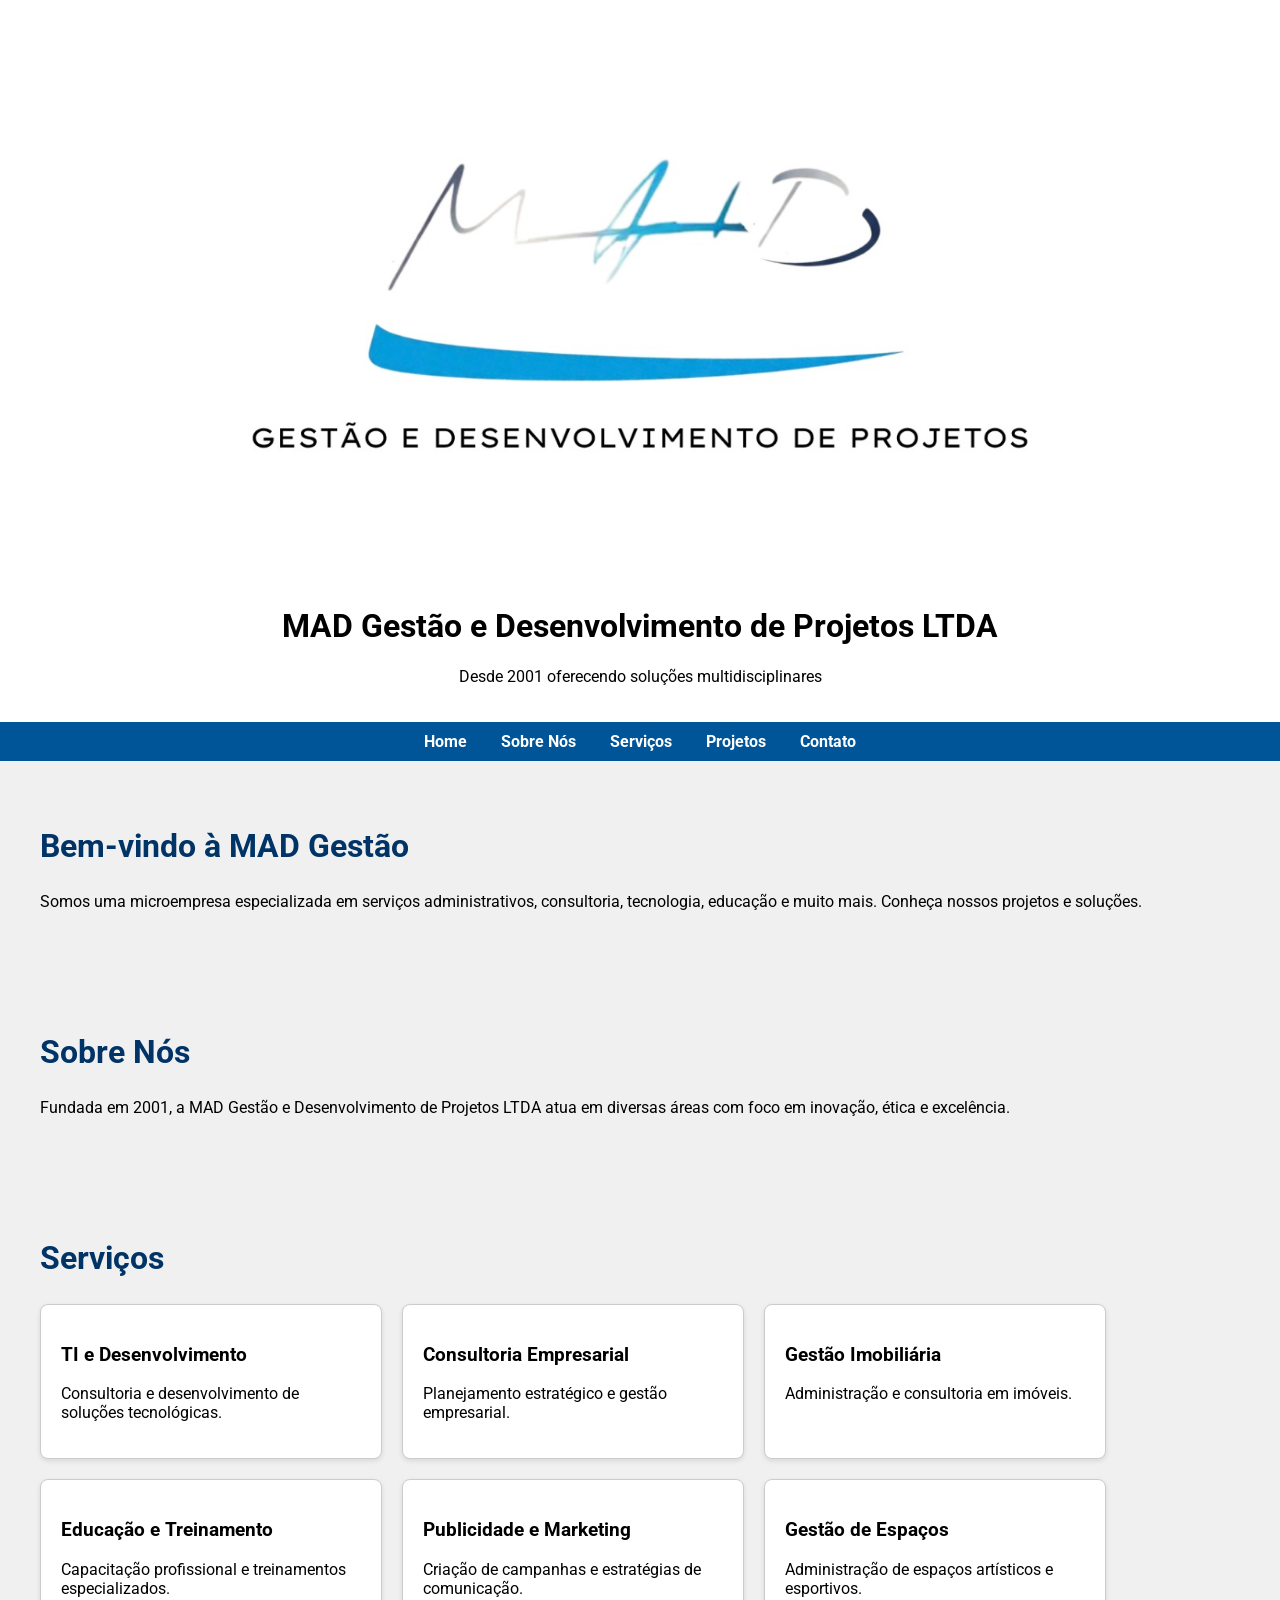
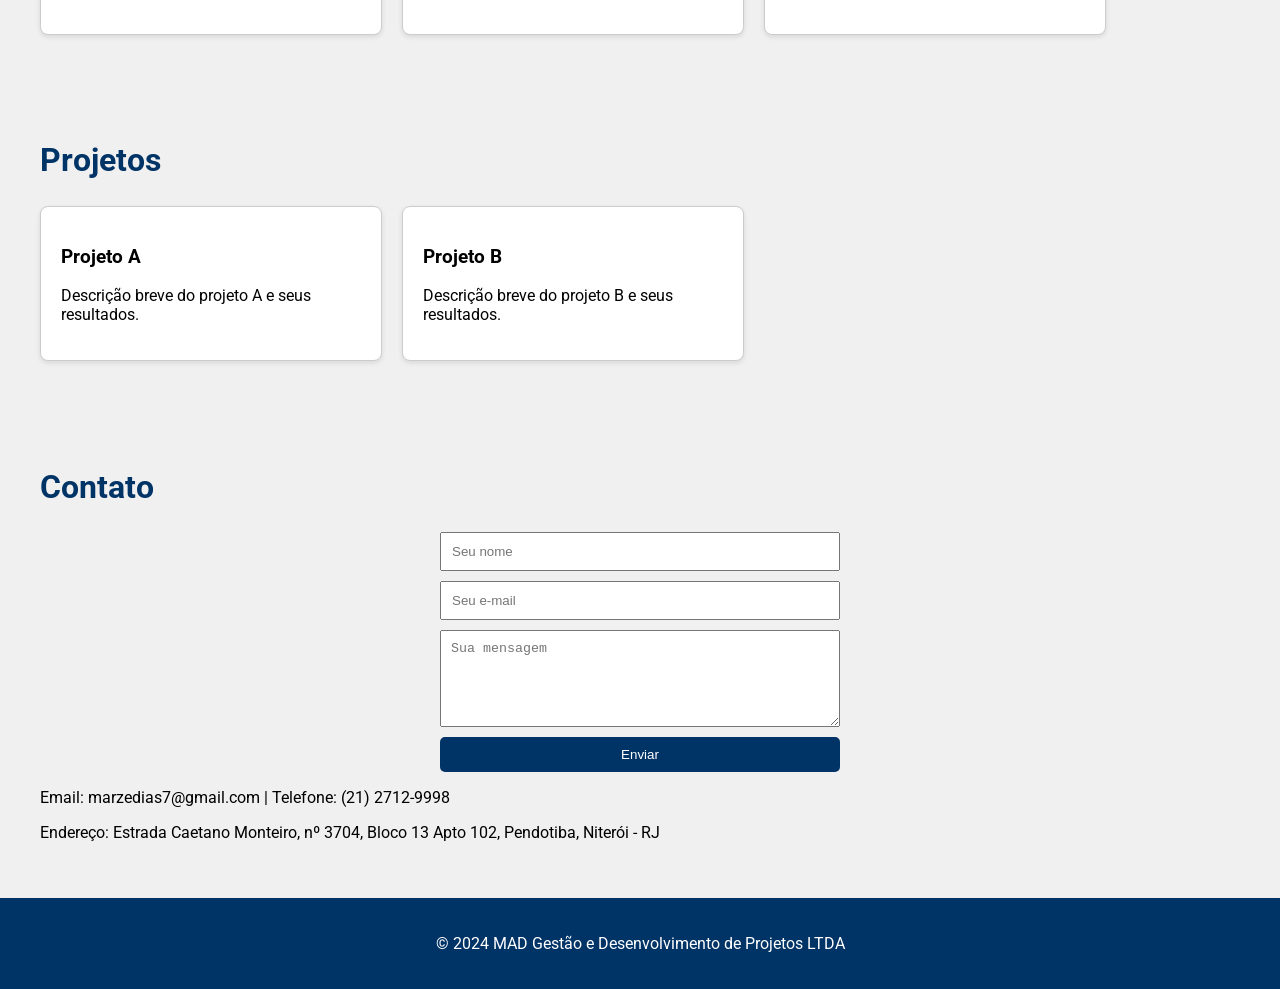
==== index.html @ dd7c39c8 "repositório" ====
<!DOCTYPE html>
<html lang="pt-br">
<head>
    <meta charset="UTF-8">
    <title>MAD Gestão e Desenvolvimento de Projetos</title>
    <link rel="stylesheet" href="style.css">
    <link href="https://fonts.googleapis.com/css2?family=Roboto:wght@400;500;700&display=swap" rel="stylesheet"> <!-- Fonte -->
</head>
<body>

<header>
    <img src="logo.jpg" alt="Logo MAD" class="logo"> <!-- Adicione seu logo aqui -->
    <h1>MAD Gestão e Desenvolvimento de Projetos LTDA</h1>
    <p>Desde 2001 oferecendo soluções multidisciplinares</p>
</header>

<nav>
    <a href="#home">Home</a>
    <a href="#sobre">Sobre Nós</a>
    <a href="#servicos">Serviços</a>
    <a href="#projetos">Projetos</a>
    <a href="#contato">Contato</a>
</nav>

<section id="home">
    <h2>Bem-vindo à MAD Gestão</h2>
    <p>Somos uma microempresa especializada em serviços administrativos, consultoria, tecnologia, educação e muito mais. Conheça nossos projetos e soluções.</p>
</section>

<section id="sobre">
    <h2>Sobre Nós</h2>
    <p>Fundada em 2001, a MAD Gestão e Desenvolvimento de Projetos LTDA atua em diversas áreas com foco em inovação, ética e excelência.</p>
</section>

<section id="servicos">
    <h2>Serviços</h2>
    <div class="servicos">
        <div class="card"><h3>TI e Desenvolvimento</h3><p>Consultoria e desenvolvimento de soluções tecnológicas.</p></div>
        <div class="card"><h3>Consultoria Empresarial</h3><p>Planejamento estratégico e gestão empresarial.</p></div>
        <div class="card"><h3>Gestão Imobiliária</h3><p>Administração e consultoria em imóveis.</p></div>
        <div class="card"><h3>Educação e Treinamento</h3><p>Capacitação profissional e treinamentos especializados.</p></div>
        <div class="card"><h3>Publicidade e Marketing</h3><p>Criação de campanhas e estratégias de comunicação.</p></div>
        <div class="card"><h3>Gestão de Espaços</h3><p>Administração de espaços artísticos e esportivos.</p></div>
    </div>
</section>

<section id="projetos">
    <h2>Projetos</h2>
    <div class="projetos">
        <div class="card"><h3>Projeto A</h3><p>Descrição breve do projeto A e seus resultados.</p></div>
        <div class="card"><h3>Projeto B</h3><p>Descrição breve do projeto B e seus resultados.</p></div>
    </div>
</section>

<section id="contato">
    <h2>Contato</h2>
    <form>
        <input type="text" placeholder="Seu nome" required>
        <input type="email" placeholder="Seu e-mail" required>
        <textarea placeholder="Sua mensagem" rows="5" required></textarea>
        <button type="submit">Enviar</button>
    </form>
    <p>Email: marzedias7@gmail.com | Telefone: (21) 2712-9998</p>
    <p>Endereço: Estrada Caetano Monteiro, nº 3704, Bloco 13 Apto 102, Pendotiba, Niterói - RJ</p>
</section>

<footer>
    <p>&copy; 2024 MAD Gestão e Desenvolvimento de Projetos LTDA</p>
</footer>

<script src="script.js"></script>
</body>
</html>
---- style.css ----
body {
    font-family: 'Roboto', sans-serif; /* Fonte atualizada */
    margin: 0;
    padding: 0;
    background-color: #f0f0f0; /* Cor de fundo */
}

header {
    background-color: #ffffff; /* Cor de fundo do cabeçalho */
    text-align: center;
    padding: 20px;
    box-shadow: 0 2px 5px rgba(0, 0, 0, 0.1); /* Sombra */
}

header .logo {
    max-width: 1000px; /* Ajuste o tamanho do logo */
}

nav {
    background-color: #005599;
    padding: 10px;
    text-align: center;
}

nav a {
    color: white;
    margin: 0 15px;
    text-decoration: none;
    font-weight: bold;
}

section {
    padding: 40px;
}

h2 {
    color: #003366;
    font-size: 2em; /* Tamanho da fonte */
}

.servicos, .projetos {
    display: flex;
    flex-wrap: wrap;
    gap: 20px;
}

.card {
    border: 1px solid #ccc;
    padding: 20px;
    width: 300px;
    background-color: white; /* Cor dos cards */
    border-radius: 8px; /* Bordas arredondadas */
    box-shadow: 0 2px 5px rgba(0, 0, 0, 0.1); /* Sombra */
}

form {
    display: flex;
    flex-direction: column;
    max-width: 400px;
    margin: auto;
}

input, textarea {
    margin-bottom: 10px;
    padding: 10px;
}

button {
    padding: 10px;
    background-color: #003366;
    color: white;
    border: none;
    border-radius: 5px; /* Bordas arredondadas */
    cursor: pointer;
}

footer {
    background-color: #003366;
    color: white;
    text-align: center;
    padding: 20px;
}
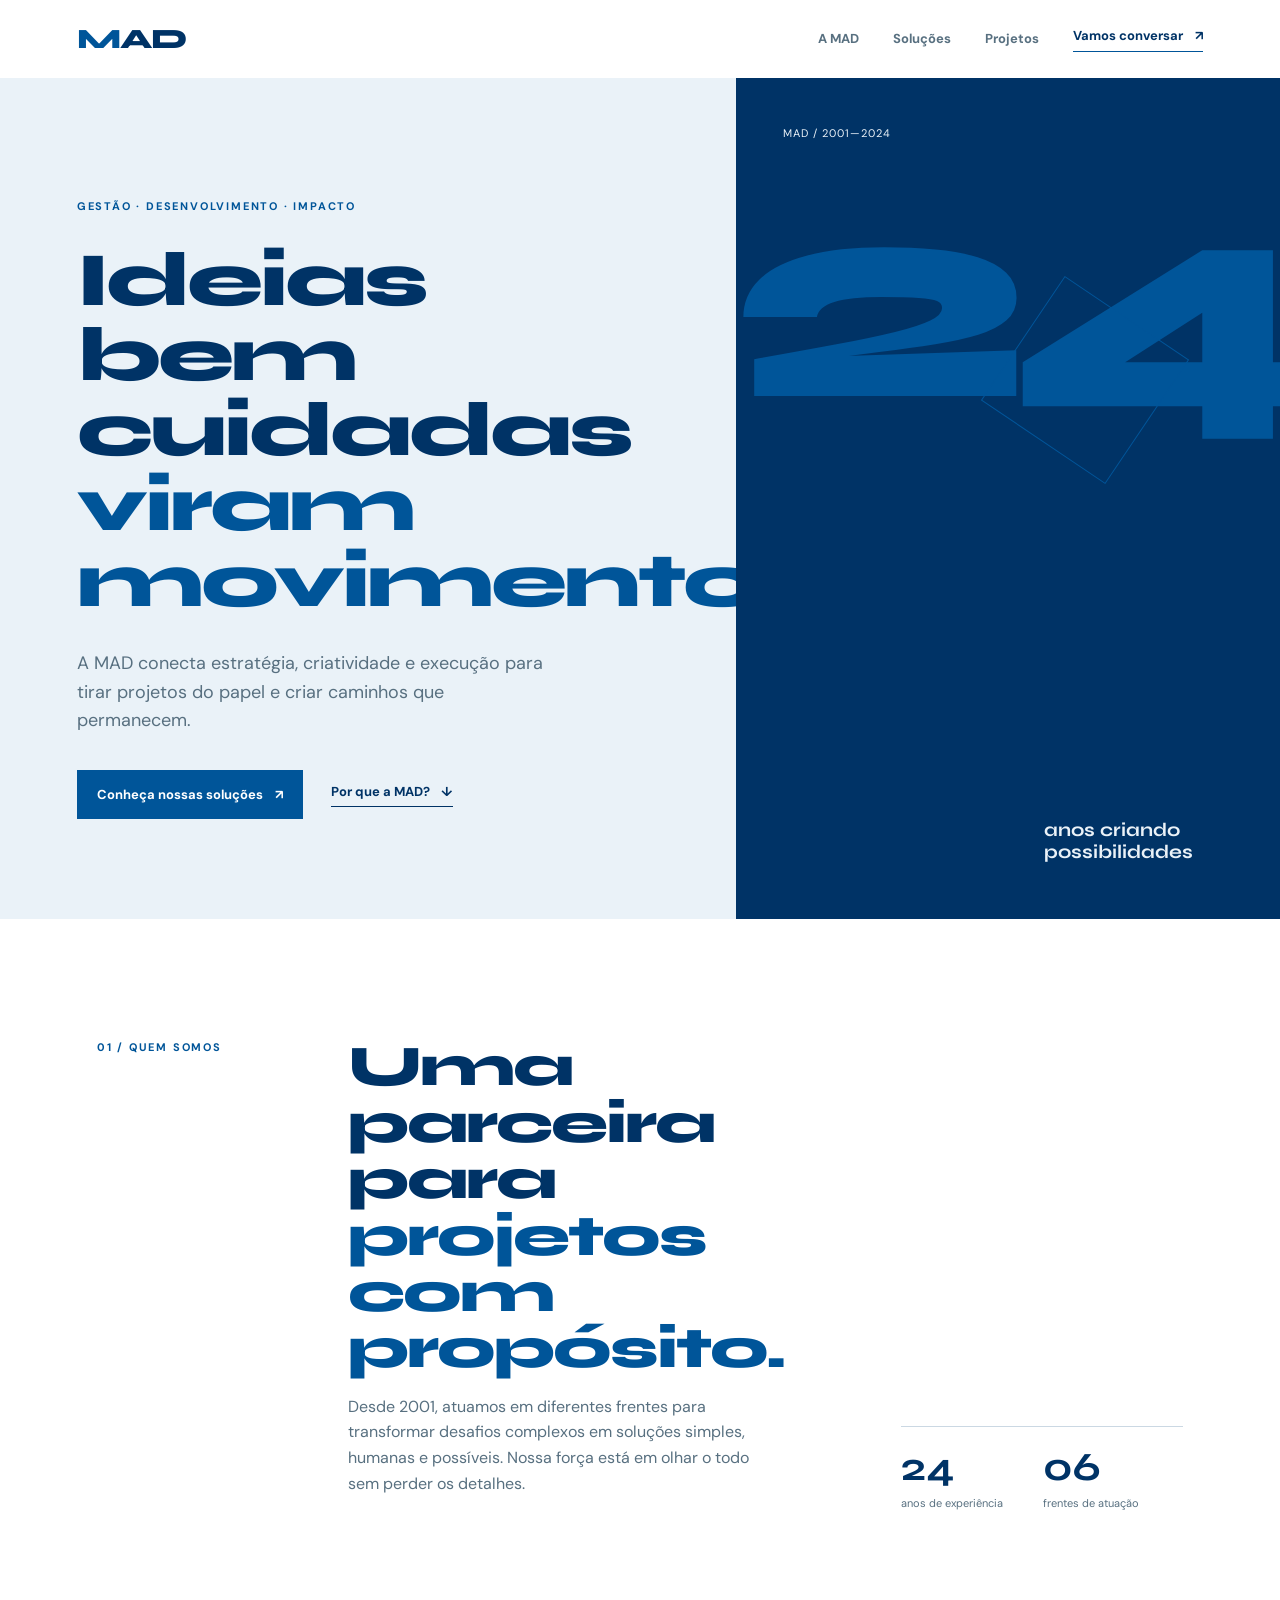
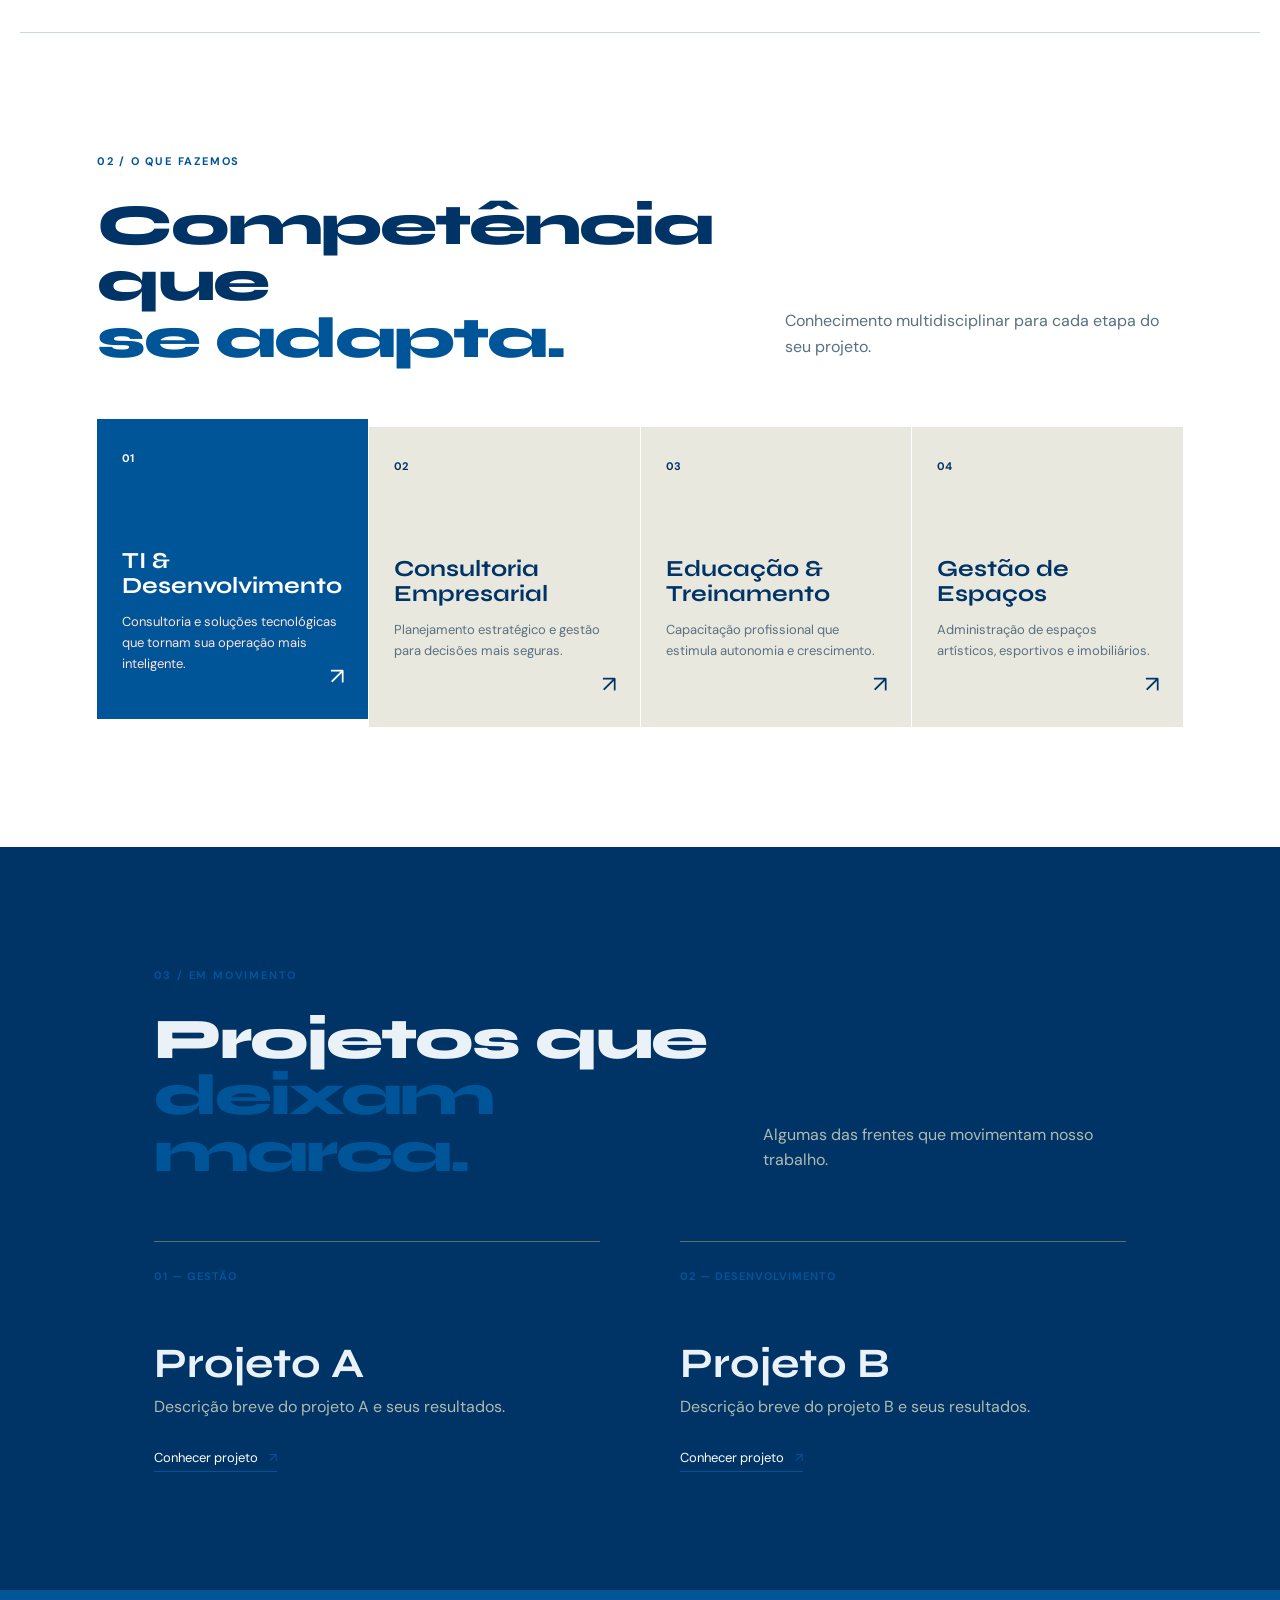
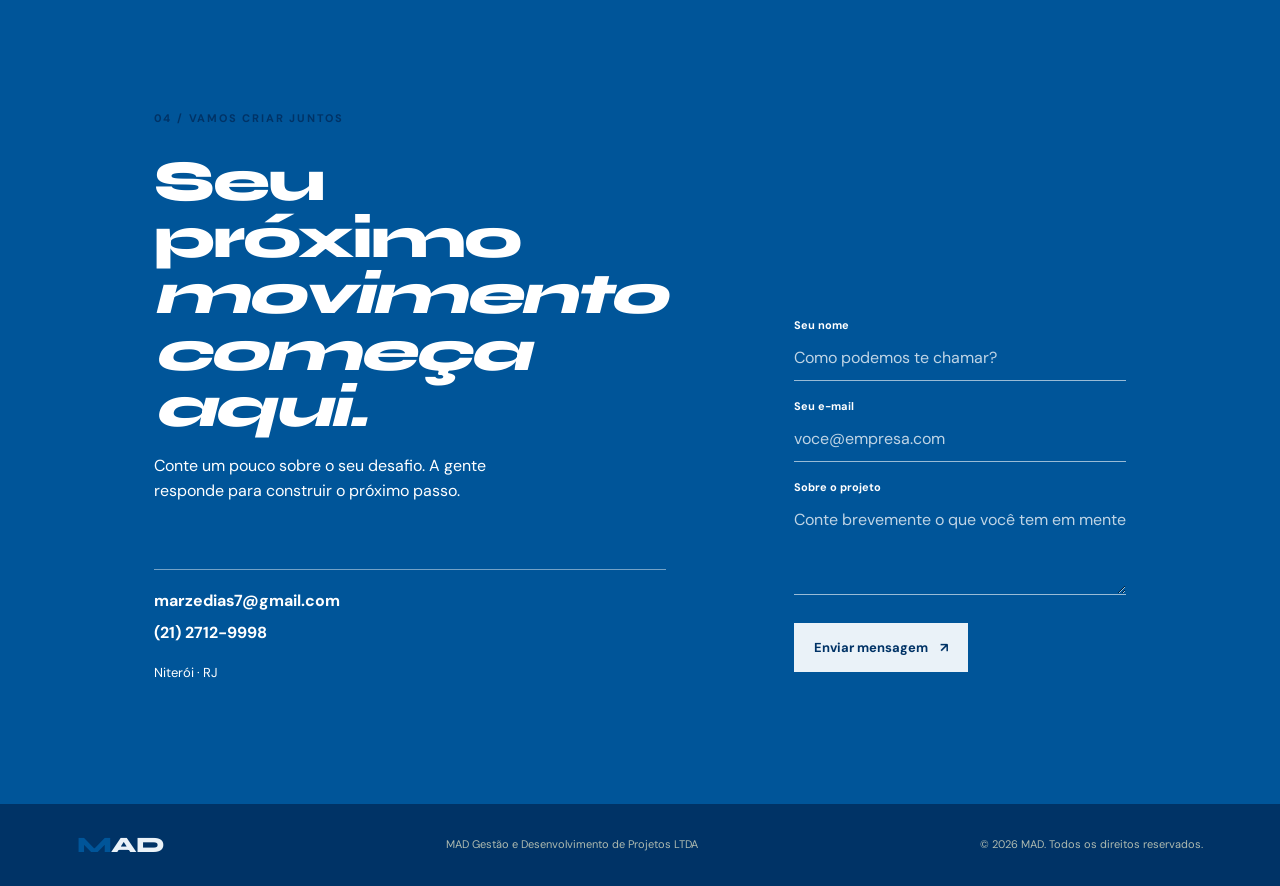
==== commit 60cdd338: "Update" ====
--- a/index.html
+++ b/index.html
@@ -1,72 +1,62 @@
 <!DOCTYPE html>
-<html lang="pt-br">
+<html lang="pt-BR">
 <head>
     <meta charset="UTF-8">
-    <title>MAD Gestão e Desenvolvimento de Projetos</title>
+    <meta name="viewport" content="width=device-width, initial-scale=1.0">
+    <meta name="description" content="MAD Gestão e Desenvolvimento de Projetos: soluções multidisciplinares em tecnologia, gestão e educação desde 2001.">
+    <title>MAD | Gestão que movimenta projetos</title>
     <link rel="stylesheet" href="style.css">
-    <link href="https://fonts.googleapis.com/css2?family=Roboto:wght@400;500;700&display=swap" rel="stylesheet"> <!-- Fonte -->
+    <link rel="preconnect" href="https://fonts.googleapis.com">
+    <link rel="preconnect" href="https://fonts.gstatic.com" crossorigin>
+    <link href="https://fonts.googleapis.com/css2?family=DM+Sans:wght@400;500;700&family=Syne:wght@600;700;800&display=swap" rel="stylesheet">
 </head>
 <body>
 
-<header>
-    <img src="logo.jpg" alt="Logo MAD" class="logo"> <!-- Adicione seu logo aqui -->
-    <h1>MAD Gestão e Desenvolvimento de Projetos LTDA</h1>
-    <p>Desde 2001 oferecendo soluções multidisciplinares</p>
+<header class="site-header">
+    <a class="brand" href="#inicio" aria-label="MAD, voltar ao início"><span>M</span>AD</a>
+    <nav aria-label="Navegação principal">
+        <a href="#sobre">A MAD</a>
+        <a href="#servicos">Soluções</a>
+        <a href="#projetos">Projetos</a>
+        <a href="#contato" class="nav-cta">Vamos conversar <span aria-hidden="true">↗</span></a>
+    </nav>
 </header>
 
-<nav>
-    <a href="#home">Home</a>
-    <a href="#sobre">Sobre Nós</a>
-    <a href="#servicos">Serviços</a>
-    <a href="#projetos">Projetos</a>
-    <a href="#contato">Contato</a>
-</nav>
+<main>
+    <section class="hero" id="inicio">
+        <div class="hero-copy">
+            <p class="eyebrow">Gestão · Desenvolvimento · Impacto</p>
+            <h1>Ideias bem cuidadas <em>viram movimento.</em></h1>
+            <p class="hero-text">A MAD conecta estratégia, criatividade e execução para tirar projetos do papel e criar caminhos que permanecem.</p>
+            <div class="hero-actions"><a class="button button-primary" href="#servicos">Conheça nossas soluções <span>↗</span></a><a class="text-link" href="#sobre">Por que a MAD? <span>↓</span></a></div>
+        </div>
+        <div class="hero-art" aria-label="Composição gráfica representando conexão entre ideias">
+            <div class="art-label">MAD / 2001—2024</div><div class="art-number">24</div><div class="art-caption">anos criando<br>possibilidades</div><div class="art-line"></div>
+        </div>
+    </section>
 
-<section id="home">
-    <h2>Bem-vindo à MAD Gestão</h2>
-    <p>Somos uma microempresa especializada em serviços administrativos, consultoria, tecnologia, educação e muito mais. Conheça nossos projetos e soluções.</p>
-</section>
+    <section class="intro-band" id="sobre">
+        <p class="section-kicker">01 / Quem somos</p>
+        <div><h2>Uma parceira para<br><span>projetos com propósito.</span></h2><p>Desde 2001, atuamos em diferentes frentes para transformar desafios complexos em soluções simples, humanas e possíveis. Nossa força está em olhar o todo sem perder os detalhes.</p></div>
+        <div class="stats"><div><strong>24</strong><span>anos de experiência</span></div><div><strong>06</strong><span>frentes de atuação</span></div></div>
+    </section>
 
-<section id="sobre">
-    <h2>Sobre Nós</h2>
-    <p>Fundada em 2001, a MAD Gestão e Desenvolvimento de Projetos LTDA atua em diversas áreas com foco em inovação, ética e excelência.</p>
-</section>
+    <section class="section services-section" id="servicos">
+        <div class="section-heading"><div><p class="section-kicker">02 / O que fazemos</p><h2>Competência que<br><span>se adapta.</span></h2></div><p>Conhecimento multidisciplinar para cada etapa do seu projeto.</p></div>
+        <div class="service-grid">
+            <article class="service-card featured"><span class="service-index">01</span><h3>TI & Desenvolvimento</h3><p>Consultoria e soluções tecnológicas que tornam sua operação mais inteligente.</p><a href="#contato" aria-label="Saiba mais sobre TI e Desenvolvimento">↗</a></article>
+            <article class="service-card"><span class="service-index">02</span><h3>Consultoria Empresarial</h3><p>Planejamento estratégico e gestão para decisões mais seguras.</p><a href="#contato" aria-label="Saiba mais sobre Consultoria Empresarial">↗</a></article>
+            <article class="service-card"><span class="service-index">03</span><h3>Educação & Treinamento</h3><p>Capacitação profissional que estimula autonomia e crescimento.</p><a href="#contato" aria-label="Saiba mais sobre Educação e Treinamento">↗</a></article>
+            <article class="service-card"><span class="service-index">04</span><h3>Gestão de Espaços</h3><p>Administração de espaços artísticos, esportivos e imobiliários.</p><a href="#contato" aria-label="Saiba mais sobre Gestão de Espaços">↗</a></article>
+        </div>
+    </section>
 
-<section id="servicos">
-    <h2>Serviços</h2>
-    <div class="servicos">
-        <div class="card"><h3>TI e Desenvolvimento</h3><p>Consultoria e desenvolvimento de soluções tecnológicas.</p></div>
-        <div class="card"><h3>Consultoria Empresarial</h3><p>Planejamento estratégico e gestão empresarial.</p></div>
-        <div class="card"><h3>Gestão Imobiliária</h3><p>Administração e consultoria em imóveis.</p></div>
-        <div class="card"><h3>Educação e Treinamento</h3><p>Capacitação profissional e treinamentos especializados.</p></div>
-        <div class="card"><h3>Publicidade e Marketing</h3><p>Criação de campanhas e estratégias de comunicação.</p></div>
-        <div class="card"><h3>Gestão de Espaços</h3><p>Administração de espaços artísticos e esportivos.</p></div>
-    </div>
-</section>
+    <section class="projects-section" id="projetos"><div class="section-heading"><div><p class="section-kicker">03 / Em movimento</p><h2>Projetos que<br><span>deixam marca.</span></h2></div><p>Algumas das frentes que movimentam nosso trabalho.</p></div><div class="project-list"><article><span>01 — Gestão</span><h3>Projeto A</h3><p>Descrição breve do projeto A e seus resultados.</p><a href="#contato">Conhecer projeto <span>↗</span></a></article><article><span>02 — Desenvolvimento</span><h3>Projeto B</h3><p>Descrição breve do projeto B e seus resultados.</p><a href="#contato">Conhecer projeto <span>↗</span></a></article></div></section>
 
-<section id="projetos">
-    <h2>Projetos</h2>
-    <div class="projetos">
-        <div class="card"><h3>Projeto A</h3><p>Descrição breve do projeto A e seus resultados.</p></div>
-        <div class="card"><h3>Projeto B</h3><p>Descrição breve do projeto B e seus resultados.</p></div>
-    </div>
-</section>
+    <section class="contact-section" id="contato"><div class="contact-intro"><p class="section-kicker">04 / Vamos criar juntos</p><h2>Seu próximo<br><em>movimento começa aqui.</em></h2><p>Conte um pouco sobre o seu desafio. A gente responde para construir o próximo passo.</p><div class="contact-details"><a href="mailto:marzedias7@gmail.com">marzedias7@gmail.com</a><a href="tel:+552127129998">(21) 2712-9998</a><span>Niterói · RJ</span></div></div><form id="contactForm"><label for="name">Seu nome</label><input id="name" type="text" placeholder="Como podemos te chamar?" required><label for="email">Seu e-mail</label><input id="email" type="email" placeholder="voce@empresa.com" required><label for="message">Sobre o projeto</label><textarea id="message" placeholder="Conte brevemente o que você tem em mente" rows="3" required></textarea><button class="button button-light" type="submit">Enviar mensagem <span>↗</span></button><p class="form-status" aria-live="polite"></p></form></section>
+</main>
 
-<section id="contato">
-    <h2>Contato</h2>
-    <form>
-        <input type="text" placeholder="Seu nome" required>
-        <input type="email" placeholder="Seu e-mail" required>
-        <textarea placeholder="Sua mensagem" rows="5" required></textarea>
-        <button type="submit">Enviar</button>
-    </form>
-    <p>Email: marzedias7@gmail.com | Telefone: (21) 2712-9998</p>
-    <p>Endereço: Estrada Caetano Monteiro, nº 3704, Bloco 13 Apto 102, Pendotiba, Niterói - RJ</p>
-</section>
-
-<footer>
-    <p>&copy; 2024 MAD Gestão e Desenvolvimento de Projetos LTDA</p>
-</footer>
+<footer><a class="brand" href="#inicio"><span>M</span>AD</a><p>MAD Gestão e Desenvolvimento de Projetos LTDA</p><p>© <span id="year">2024</span> MAD. Todos os direitos reservados.</p></footer>
 
 <script src="script.js"></script>
 </body>
--- a/style.css
+++ b/style.css
@@ -1,82 +1,17 @@
-body {
-    font-family: 'Roboto', sans-serif; /* Fonte atualizada */
-    margin: 0;
-    padding: 0;
-    background-color: #f0f0f0; /* Cor de fundo */
-}
-
-header {
-    background-color: #ffffff; /* Cor de fundo do cabeçalho */
-    text-align: center;
-    padding: 20px;
-    box-shadow: 0 2px 5px rgba(0, 0, 0, 0.1); /* Sombra */
-}
-
-header .logo {
-    max-width: 1000px; /* Ajuste o tamanho do logo */
-}
-
-nav {
-    background-color: #005599;
-    padding: 10px;
-    text-align: center;
-}
-
-nav a {
-    color: white;
-    margin: 0 15px;
-    text-decoration: none;
-    font-weight: bold;
-}
-
-section {
-    padding: 40px;
-}
-
-h2 {
-    color: #003366;
-    font-size: 2em; /* Tamanho da fonte */
-}
-
-.servicos, .projetos {
-    display: flex;
-    flex-wrap: wrap;
-    gap: 20px;
-}
-
-.card {
-    border: 1px solid #ccc;
-    padding: 20px;
-    width: 300px;
-    background-color: white; /* Cor dos cards */
-    border-radius: 8px; /* Bordas arredondadas */
-    box-shadow: 0 2px 5px rgba(0, 0, 0, 0.1); /* Sombra */
-}
-
-form {
-    display: flex;
-    flex-direction: column;
-    max-width: 400px;
-    margin: auto;
-}
-
-input, textarea {
-    margin-bottom: 10px;
-    padding: 10px;
-}
-
-button {
-    padding: 10px;
-    background-color: #003366;
-    color: white;
-    border: none;
-    border-radius: 5px; /* Bordas arredondadas */
-    cursor: pointer;
-}
-
-footer {
-    background-color: #003366;
-    color: white;
-    text-align: center;
-    padding: 20px;
-}+:root { --ink: #003366; --deep: #003366; --cream: #eaf2f8; --paper: #ffffff; --coral: #005599; --line: #cbd8e3; --muted: #587080; }
+* { box-sizing: border-box; }
+html { scroll-behavior: smooth; }
+body { margin: 0; color: var(--ink); background: var(--paper); font: 400 16px/1.6 'DM Sans', sans-serif; }
+a { color: inherit; text-decoration: none; }
+.site-header { align-items: center; background: var(--paper); display: flex; justify-content: space-between; padding: 25px 6vw; position: sticky; top: 0; z-index: 10; }
+.brand { font: 800 28px/1 'Syne', sans-serif; letter-spacing: -1px; }.brand span { color: var(--coral); }
+nav { align-items: center; display: flex; gap: 34px; } nav a { font-size: 13px; font-weight: 700; } nav a:not(.nav-cta) { color: var(--muted); } nav a:hover { color: var(--coral); }.nav-cta { border-bottom: 1px solid var(--coral); padding-bottom: 4px; }.nav-cta span, .button span { margin-left: 9px; }
+.hero { align-items: stretch; background: var(--cream); display: grid; grid-template-columns: minmax(0, 1.15fr) minmax(320px, .85fr); min-height: 590px; }.hero-copy { padding: 120px 6vw 100px; }.eyebrow, .section-kicker { color: var(--coral); font-size: 11px; font-weight: 700; letter-spacing: 1.8px; margin: 0 0 27px; text-transform: uppercase; }.hero h1, h2 { font: 800 clamp(45px, 6vw, 84px)/.98 'Syne', sans-serif; letter-spacing: -3px; margin: 0; }.hero h1 { max-width: 700px; }.hero h1 em, h2 span { color: var(--coral); font-style: normal; }.hero-text { color: var(--muted); font-size: 18px; margin: 30px 0 35px; max-width: 470px; }.hero-actions { align-items: center; display: flex; gap: 28px; }.button { border: 0; cursor: pointer; display: inline-block; font: 700 13px 'DM Sans', sans-serif; padding: 16px 20px; transition: transform .2s, background .2s; }.button:hover { transform: translateY(-3px); }.button-primary { background: var(--coral); color: white; }.button-light { background: var(--cream); color: var(--ink); margin-top: 10px; }.text-link { border-bottom: 1px solid var(--ink); font-size: 13px; font-weight: 700; padding-bottom: 3px; }.text-link span { margin-left: 8px; }
+.hero-art { background: var(--deep); color: var(--cream); overflow: hidden; padding: 47px; position: relative; }.art-label { font-size: 11px; letter-spacing: 1px; }.art-number { color: var(--coral); font: 800 clamp(180px, 23vw, 340px)/.8 'Syne', sans-serif; letter-spacing: -20px; position: absolute; right: -30px; top: 105px; }.art-caption { bottom: 55px; font: 700 19px/1.2 'Syne', sans-serif; position: absolute; right: 16%; }.art-line { border: 1px solid var(--coral); height: 150px; position: absolute; right: 22%; top: 27%; transform: rotate(34deg); width: 150px; }
+.intro-band, .section, .projects-section { margin: auto; max-width: 1240px; padding: 120px 6vw; }.intro-band { display: grid; gap: 50px; grid-template-columns: .5fr 1.25fr .7fr; }.intro-band h2, .section-heading h2, .projects-section h2, .contact-section h2 { font-size: clamp(37px, 4.5vw, 62px); letter-spacing: -2px; }.intro-band > div > p, .section-heading > p { color: var(--muted); max-width: 410px; }.stats { align-self: end; border-top: 1px solid var(--line); display: flex; gap: 40px; padding-top: 20px; }.stats strong { display: block; font: 700 40px/1 'Syne', sans-serif; }.stats span { color: var(--muted); display: block; font-size: 11px; margin-top: 8px; }
+.services-section { border-top: 1px solid var(--line); }.section-heading { align-items: end; display: flex; justify-content: space-between; margin-bottom: 60px; }.section-heading > p { margin: 0 0 8px; }.service-grid { display: grid; gap: 1px; grid-template-columns: repeat(4, 1fr); }.service-card { background: #e9e8df; min-height: 300px; padding: 25px; position: relative; transition: background .2s, transform .2s; }.service-card:hover, .service-card.featured { background: var(--coral); color: white; transform: translateY(-8px); }.service-index { font-size: 11px; font-weight: 700; }.service-card h3 { font: 700 23px/1.1 'Syne', sans-serif; margin: 78px 0 14px; }.service-card p { color: var(--muted); font-size: 13px; max-width: 220px; }.service-card:hover p, .service-card.featured p { color: #ffe3dc; }.service-card a { bottom: 24px; font-size: 23px; position: absolute; right: 24px; }
+.projects-section { background: var(--deep); color: var(--cream); max-width: none; padding-left: 12vw; padding-right: 12vw; }.projects-section .section-heading > p { color: #aebbb0; }.project-list { display: grid; gap: 80px; grid-template-columns: 1fr 1fr; }.project-list article { border-top: 1px solid #55706a; padding-top: 20px; }.project-list article > span { color: var(--coral); font-size: 11px; font-weight: 700; letter-spacing: 1px; text-transform: uppercase; }.project-list h3 { font: 700 42px 'Syne', sans-serif; margin: 50px 0 5px; }.project-list p { color: #aebbb0; margin: 0 0 25px; }.project-list a { border-bottom: 1px solid var(--coral); color: white; font-size: 13px; padding-bottom: 5px; }.project-list a span { color: var(--coral); margin-left: 8px; }
+.contact-section { background: var(--coral); color: white; display: grid; gap: 10vw; grid-template-columns: 1fr 1fr; padding: 120px 12vw; }.contact-section .section-kicker { color: var(--deep); }.contact-intro > p:not(.section-kicker) { max-width: 400px; }.contact-details { border-top: 1px solid rgba(255,255,255,.45); display: grid; gap: 7px; margin-top: 65px; padding-top: 18px; }.contact-details a { font-weight: 700; }.contact-details span { font-size: 13px; margin-top: 10px; }.contact-section form { align-self: end; display: flex; flex-direction: column; }.contact-section label { font-size: 11px; font-weight: 700; margin-top: 17px; }.contact-section input, .contact-section textarea { background: transparent; border: 0; border-bottom: 1px solid rgba(255,255,255,.6); border-radius: 0; color: white; font: inherit; outline: 0; padding: 10px 0; resize: vertical; }.contact-section input::placeholder, .contact-section textarea::placeholder { color: rgba(255,255,255,.75); }.form-status { font-size: 12px; margin: 12px 0 0; }.contact-section .button { align-self: flex-start; margin-top: 28px; }.contact-section .button:hover { background: white; }
+footer { align-items: center; background: var(--deep); color: #aebbb0; display: flex; font-size: 11px; gap: 25px; justify-content: space-between; padding: 30px 6vw; } footer .brand { color: var(--cream); font-size: 22px; }footer p { margin: 0; }
+@media (max-width: 800px) { .site-header { padding: 20px 6vw; } nav { gap: 16px; } nav a:not(.nav-cta) { display: none; } .hero { grid-template-columns: 1fr; }.hero-copy { padding: 80px 6vw 70px; }.hero-art { min-height: 270px; }.art-number { top: 50px; }.art-caption { bottom: 35px; right: 12%; }.intro-band, .contact-section { grid-template-columns: 1fr; }.intro-band, .section, .projects-section, .contact-section { padding: 80px 6vw; }.intro-band { gap: 35px; }.stats { justify-content: flex-start; }.section-heading { align-items: flex-start; flex-direction: column; gap: 20px; margin-bottom: 35px; }.service-grid { grid-template-columns: 1fr 1fr; }.service-card { min-height: 270px; }.service-card h3 { margin-top: 48px; }.project-list { gap: 50px; grid-template-columns: 1fr; }.contact-details { margin-top: 40px; } footer { align-items: flex-start; flex-direction: column; gap: 12px; } }
+@media (max-width: 480px) { .hero h1 { font-size: 44px; }.hero-actions { align-items: flex-start; flex-direction: column; gap: 20px; }.service-grid { grid-template-columns: 1fr; }.service-card { min-height: 235px; }.service-card h3 { margin-top: 40px; }.project-list h3 { font-size: 34px; } }
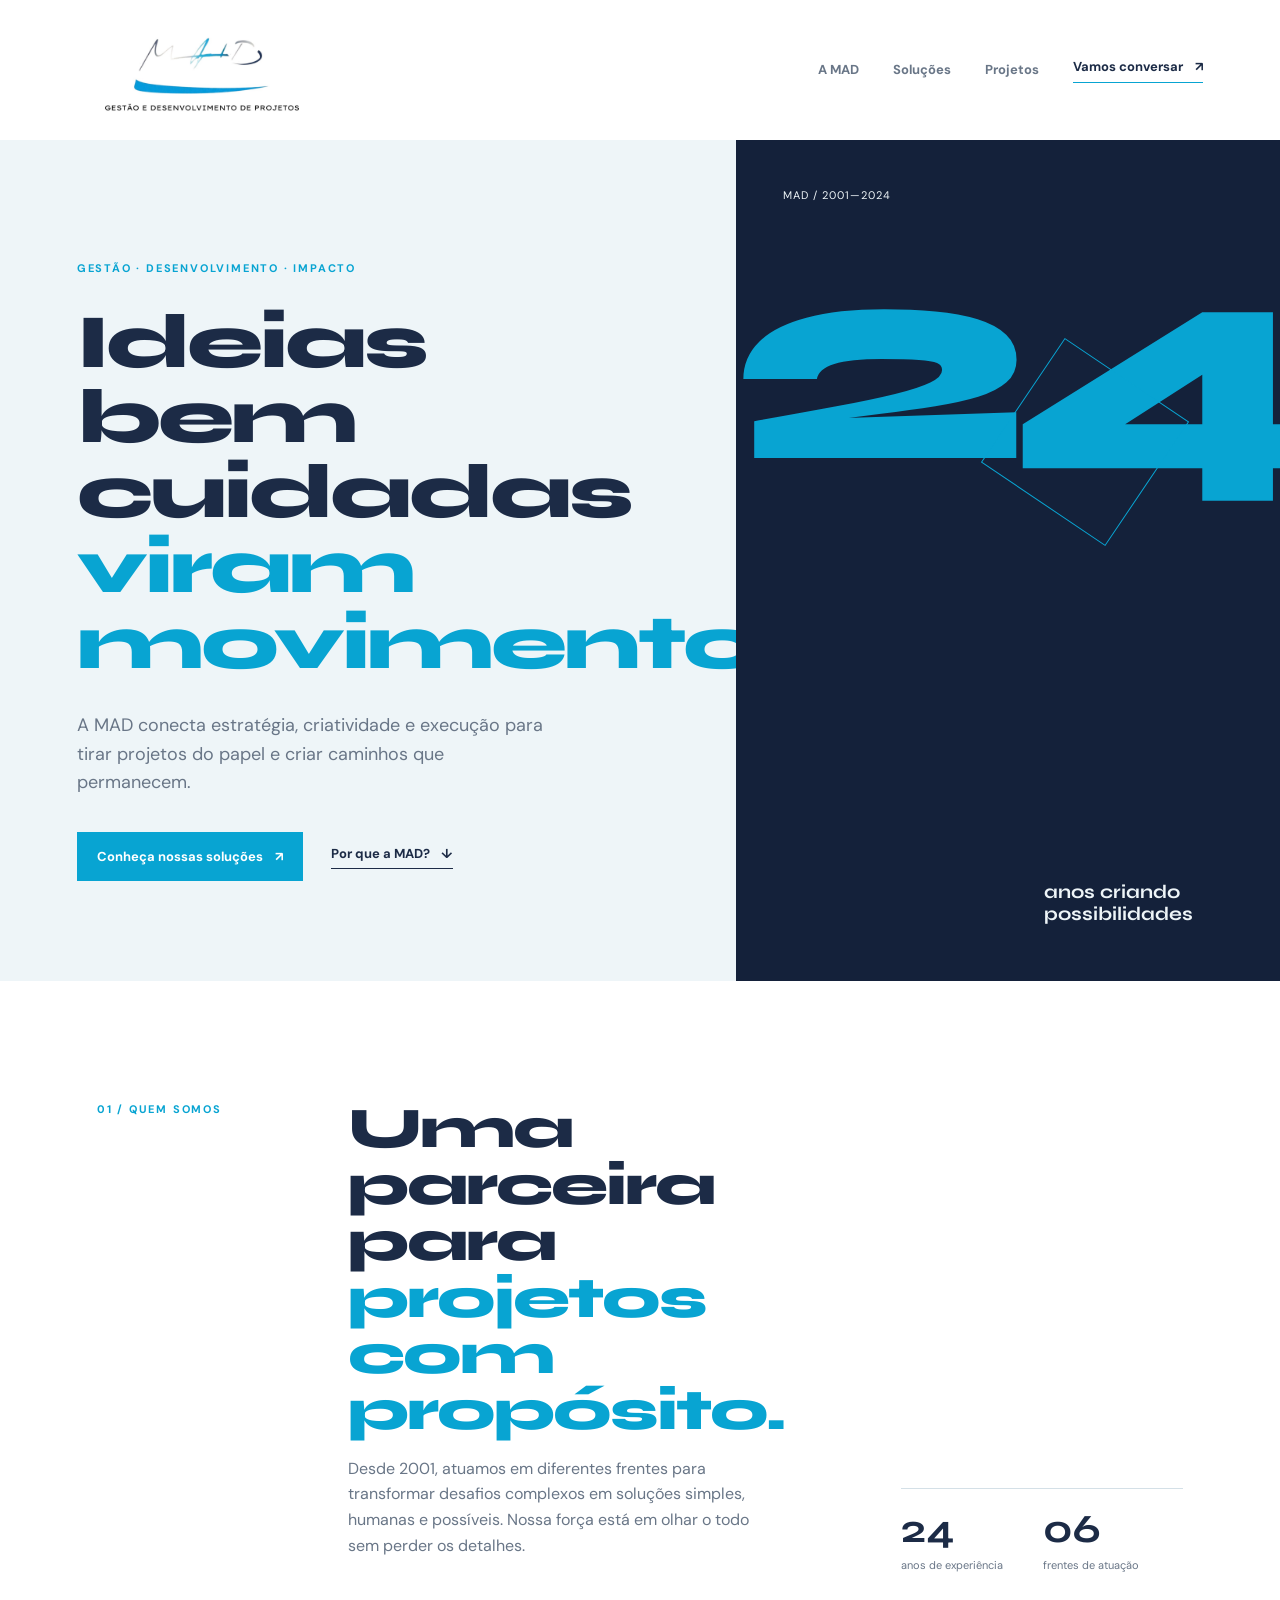
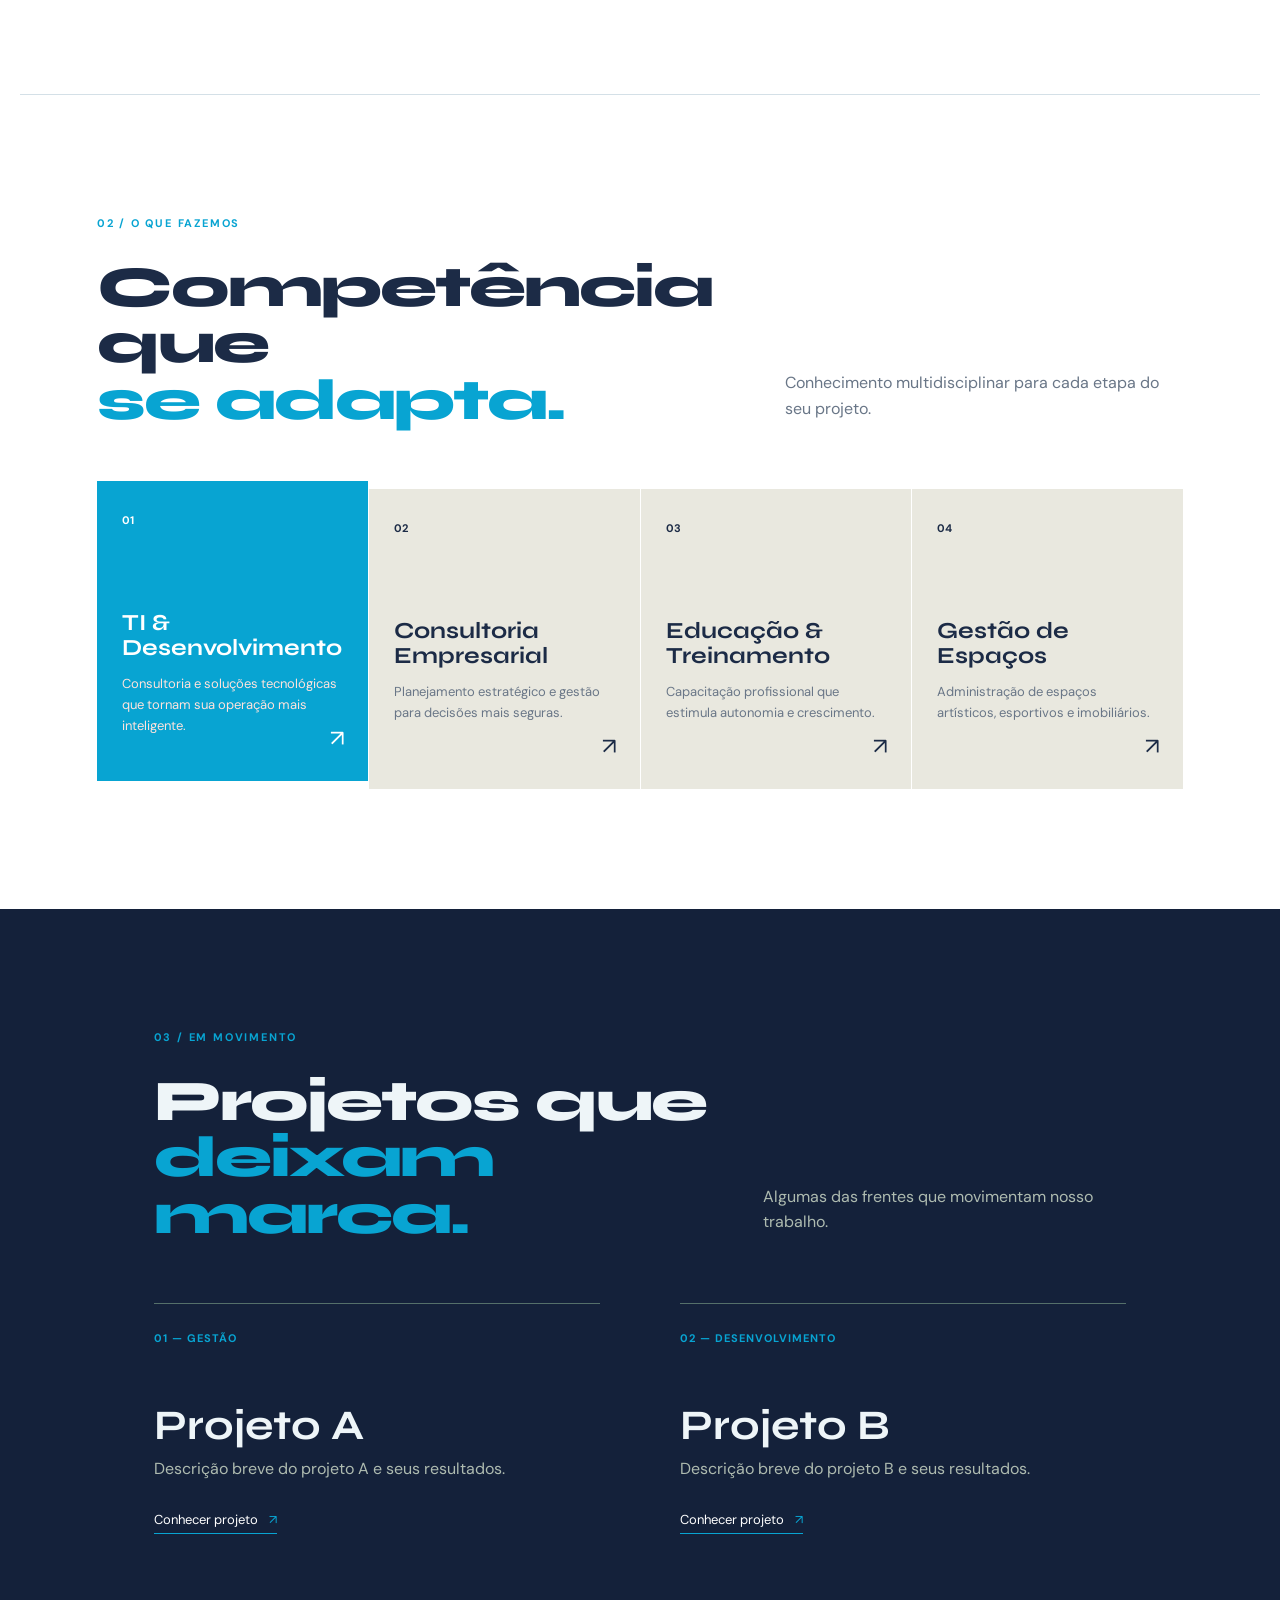
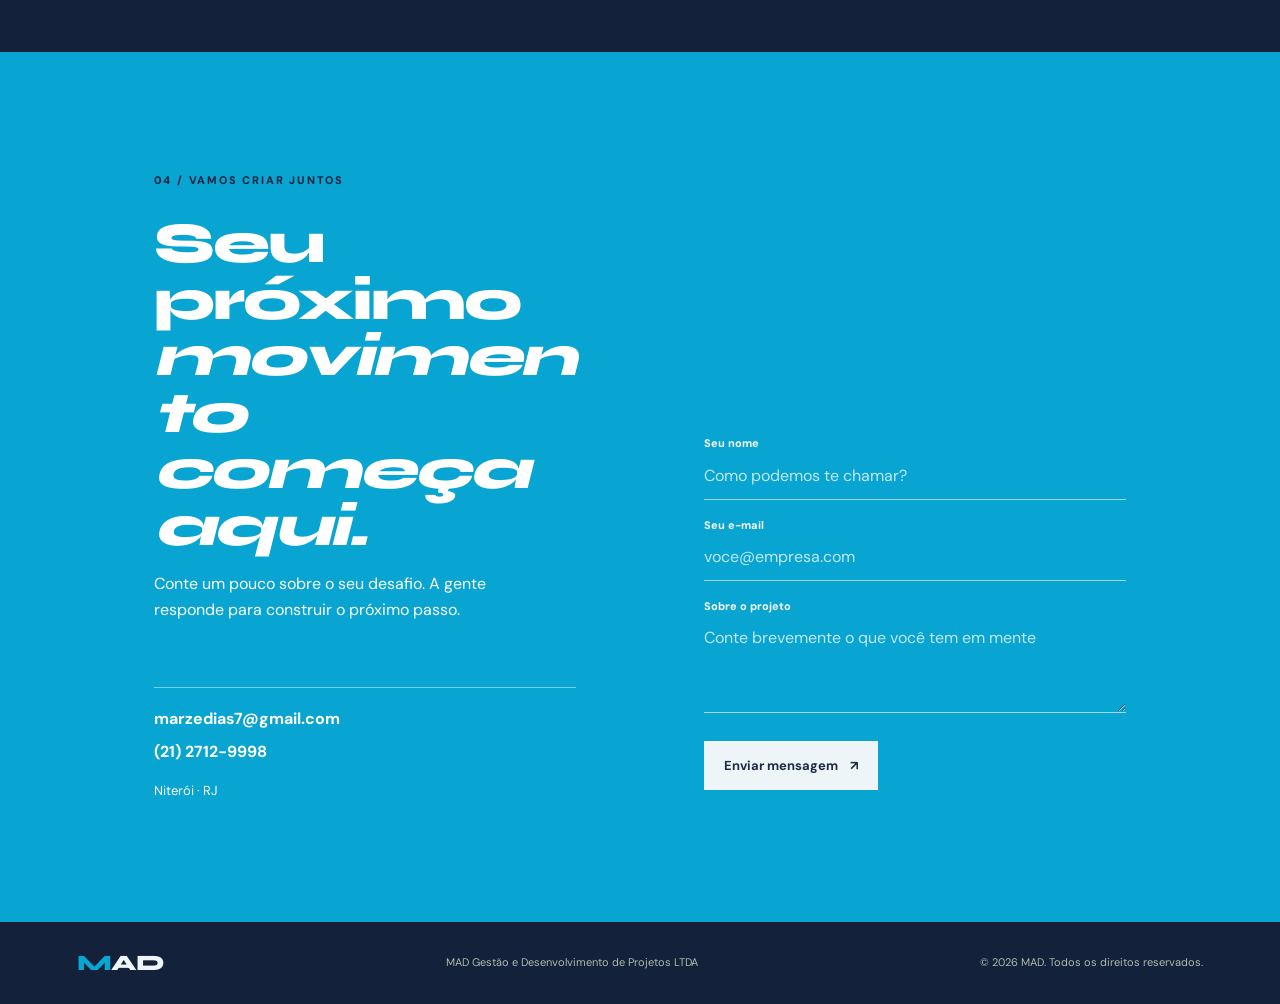
==== commit 25cb645e: "update" ====
--- a/index.html
+++ b/index.html
@@ -13,7 +13,7 @@
 <body>
 
 <header class="site-header">
-    <a class="brand" href="#inicio" aria-label="MAD, voltar ao início"><span>M</span>AD</a>
+    <a class="brand" href="#inicio" aria-label="MAD, voltar ao início"><img class="brand-logo" src="logo.jpg" alt="MAD Gestão e Desenvolvimento de Projetos"></a>
     <nav aria-label="Navegação principal">
         <a href="#sobre">A MAD</a>
         <a href="#servicos">Soluções</a>
--- a/style.css
+++ b/style.css
@@ -1,17 +1,17 @@
-:root { --ink: #003366; --deep: #003366; --cream: #eaf2f8; --paper: #ffffff; --coral: #005599; --line: #cbd8e3; --muted: #587080; }
+:root { --ink: #1c2b46; --deep: #14213a; --cream: #eef5f8; --paper: #ffffff; --coral: #08a4d2; --line: #d4e0e7; --muted: #697687; }
 * { box-sizing: border-box; }
 html { scroll-behavior: smooth; }
 body { margin: 0; color: var(--ink); background: var(--paper); font: 400 16px/1.6 'DM Sans', sans-serif; }
 a { color: inherit; text-decoration: none; }
 .site-header { align-items: center; background: var(--paper); display: flex; justify-content: space-between; padding: 25px 6vw; position: sticky; top: 0; z-index: 10; }
-.brand { font: 800 28px/1 'Syne', sans-serif; letter-spacing: -1px; }.brand span { color: var(--coral); }
+.brand { font: 800 28px/1 'Syne', sans-serif; letter-spacing: -1px; }.brand span { color: var(--coral); }.brand-logo { display: block; height: 90px; object-fit: cover; object-position: center 43%; width: 250px; }
 nav { align-items: center; display: flex; gap: 34px; } nav a { font-size: 13px; font-weight: 700; } nav a:not(.nav-cta) { color: var(--muted); } nav a:hover { color: var(--coral); }.nav-cta { border-bottom: 1px solid var(--coral); padding-bottom: 4px; }.nav-cta span, .button span { margin-left: 9px; }
-.hero { align-items: stretch; background: var(--cream); display: grid; grid-template-columns: minmax(0, 1.15fr) minmax(320px, .85fr); min-height: 590px; }.hero-copy { padding: 120px 6vw 100px; }.eyebrow, .section-kicker { color: var(--coral); font-size: 11px; font-weight: 700; letter-spacing: 1.8px; margin: 0 0 27px; text-transform: uppercase; }.hero h1, h2 { font: 800 clamp(45px, 6vw, 84px)/.98 'Syne', sans-serif; letter-spacing: -3px; margin: 0; }.hero h1 { max-width: 700px; }.hero h1 em, h2 span { color: var(--coral); font-style: normal; }.hero-text { color: var(--muted); font-size: 18px; margin: 30px 0 35px; max-width: 470px; }.hero-actions { align-items: center; display: flex; gap: 28px; }.button { border: 0; cursor: pointer; display: inline-block; font: 700 13px 'DM Sans', sans-serif; padding: 16px 20px; transition: transform .2s, background .2s; }.button:hover { transform: translateY(-3px); }.button-primary { background: var(--coral); color: white; }.button-light { background: var(--cream); color: var(--ink); margin-top: 10px; }.text-link { border-bottom: 1px solid var(--ink); font-size: 13px; font-weight: 700; padding-bottom: 3px; }.text-link span { margin-left: 8px; }
+.hero { align-items: stretch; background: var(--cream); display: grid; grid-template-columns: minmax(0, 1.15fr) minmax(320px, .85fr); min-height: 590px; overflow: hidden; width: 100%; }.hero-copy { min-width: 0; padding: 120px 6vw 100px; }.eyebrow, .section-kicker { color: var(--coral); font-size: 11px; font-weight: 700; letter-spacing: 1.8px; margin: 0 0 27px; text-transform: uppercase; }.hero h1, h2 { font: 800 clamp(45px, 6vw, 84px)/.98 'Syne', sans-serif; letter-spacing: -3px; margin: 0; }.hero h1 { max-width: 700px; }.hero h1 em, h2 span { color: var(--coral); font-style: normal; }.hero-text { color: var(--muted); font-size: 18px; margin: 30px 0 35px; max-width: 470px; }.hero-actions { align-items: center; display: flex; gap: 28px; }.button { border: 0; cursor: pointer; display: inline-block; font: 700 13px 'DM Sans', sans-serif; padding: 16px 20px; transition: transform .2s, background .2s; }.button:hover { transform: translateY(-3px); }.button-primary { background: var(--coral); color: white; }.button-light { background: var(--cream); color: var(--ink); margin-top: 10px; }.text-link { border-bottom: 1px solid var(--ink); font-size: 13px; font-weight: 700; padding-bottom: 3px; }.text-link span { margin-left: 8px; }
 .hero-art { background: var(--deep); color: var(--cream); overflow: hidden; padding: 47px; position: relative; }.art-label { font-size: 11px; letter-spacing: 1px; }.art-number { color: var(--coral); font: 800 clamp(180px, 23vw, 340px)/.8 'Syne', sans-serif; letter-spacing: -20px; position: absolute; right: -30px; top: 105px; }.art-caption { bottom: 55px; font: 700 19px/1.2 'Syne', sans-serif; position: absolute; right: 16%; }.art-line { border: 1px solid var(--coral); height: 150px; position: absolute; right: 22%; top: 27%; transform: rotate(34deg); width: 150px; }
-.intro-band, .section, .projects-section { margin: auto; max-width: 1240px; padding: 120px 6vw; }.intro-band { display: grid; gap: 50px; grid-template-columns: .5fr 1.25fr .7fr; }.intro-band h2, .section-heading h2, .projects-section h2, .contact-section h2 { font-size: clamp(37px, 4.5vw, 62px); letter-spacing: -2px; }.intro-band > div > p, .section-heading > p { color: var(--muted); max-width: 410px; }.stats { align-self: end; border-top: 1px solid var(--line); display: flex; gap: 40px; padding-top: 20px; }.stats strong { display: block; font: 700 40px/1 'Syne', sans-serif; }.stats span { color: var(--muted); display: block; font-size: 11px; margin-top: 8px; }
+.intro-band, .section, .projects-section { margin: auto; max-width: 1240px; padding: 120px 6vw; }.intro-band { display: grid; gap: 50px; grid-template-columns: .5fr 1.25fr .7fr; }.intro-band > div, .section-heading > div { min-width: 0; }.intro-band h2, .section-heading h2, .projects-section h2, .contact-section h2 { font-size: clamp(37px, 4.5vw, 62px); letter-spacing: -2px; overflow-wrap: anywhere; }.intro-band > div > p, .section-heading > p { color: var(--muted); max-width: 410px; }.stats { align-self: end; border-top: 1px solid var(--line); display: flex; gap: 40px; padding-top: 20px; }.stats strong { display: block; font: 700 40px/1 'Syne', sans-serif; }.stats span { color: var(--muted); display: block; font-size: 11px; margin-top: 8px; }
 .services-section { border-top: 1px solid var(--line); }.section-heading { align-items: end; display: flex; justify-content: space-between; margin-bottom: 60px; }.section-heading > p { margin: 0 0 8px; }.service-grid { display: grid; gap: 1px; grid-template-columns: repeat(4, 1fr); }.service-card { background: #e9e8df; min-height: 300px; padding: 25px; position: relative; transition: background .2s, transform .2s; }.service-card:hover, .service-card.featured { background: var(--coral); color: white; transform: translateY(-8px); }.service-index { font-size: 11px; font-weight: 700; }.service-card h3 { font: 700 23px/1.1 'Syne', sans-serif; margin: 78px 0 14px; }.service-card p { color: var(--muted); font-size: 13px; max-width: 220px; }.service-card:hover p, .service-card.featured p { color: #ffe3dc; }.service-card a { bottom: 24px; font-size: 23px; position: absolute; right: 24px; }
 .projects-section { background: var(--deep); color: var(--cream); max-width: none; padding-left: 12vw; padding-right: 12vw; }.projects-section .section-heading > p { color: #aebbb0; }.project-list { display: grid; gap: 80px; grid-template-columns: 1fr 1fr; }.project-list article { border-top: 1px solid #55706a; padding-top: 20px; }.project-list article > span { color: var(--coral); font-size: 11px; font-weight: 700; letter-spacing: 1px; text-transform: uppercase; }.project-list h3 { font: 700 42px 'Syne', sans-serif; margin: 50px 0 5px; }.project-list p { color: #aebbb0; margin: 0 0 25px; }.project-list a { border-bottom: 1px solid var(--coral); color: white; font-size: 13px; padding-bottom: 5px; }.project-list a span { color: var(--coral); margin-left: 8px; }
 .contact-section { background: var(--coral); color: white; display: grid; gap: 10vw; grid-template-columns: 1fr 1fr; padding: 120px 12vw; }.contact-section .section-kicker { color: var(--deep); }.contact-intro > p:not(.section-kicker) { max-width: 400px; }.contact-details { border-top: 1px solid rgba(255,255,255,.45); display: grid; gap: 7px; margin-top: 65px; padding-top: 18px; }.contact-details a { font-weight: 700; }.contact-details span { font-size: 13px; margin-top: 10px; }.contact-section form { align-self: end; display: flex; flex-direction: column; }.contact-section label { font-size: 11px; font-weight: 700; margin-top: 17px; }.contact-section input, .contact-section textarea { background: transparent; border: 0; border-bottom: 1px solid rgba(255,255,255,.6); border-radius: 0; color: white; font: inherit; outline: 0; padding: 10px 0; resize: vertical; }.contact-section input::placeholder, .contact-section textarea::placeholder { color: rgba(255,255,255,.75); }.form-status { font-size: 12px; margin: 12px 0 0; }.contact-section .button { align-self: flex-start; margin-top: 28px; }.contact-section .button:hover { background: white; }
 footer { align-items: center; background: var(--deep); color: #aebbb0; display: flex; font-size: 11px; gap: 25px; justify-content: space-between; padding: 30px 6vw; } footer .brand { color: var(--cream); font-size: 22px; }footer p { margin: 0; }
-@media (max-width: 800px) { .site-header { padding: 20px 6vw; } nav { gap: 16px; } nav a:not(.nav-cta) { display: none; } .hero { grid-template-columns: 1fr; }.hero-copy { padding: 80px 6vw 70px; }.hero-art { min-height: 270px; }.art-number { top: 50px; }.art-caption { bottom: 35px; right: 12%; }.intro-band, .contact-section { grid-template-columns: 1fr; }.intro-band, .section, .projects-section, .contact-section { padding: 80px 6vw; }.intro-band { gap: 35px; }.stats { justify-content: flex-start; }.section-heading { align-items: flex-start; flex-direction: column; gap: 20px; margin-bottom: 35px; }.service-grid { grid-template-columns: 1fr 1fr; }.service-card { min-height: 270px; }.service-card h3 { margin-top: 48px; }.project-list { gap: 50px; grid-template-columns: 1fr; }.contact-details { margin-top: 40px; } footer { align-items: flex-start; flex-direction: column; gap: 12px; } }
-@media (max-width: 480px) { .hero h1 { font-size: 44px; }.hero-actions { align-items: flex-start; flex-direction: column; gap: 20px; }.service-grid { grid-template-columns: 1fr; }.service-card { min-height: 235px; }.service-card h3 { margin-top: 40px; }.project-list h3 { font-size: 34px; } }+@media (max-width: 800px) { .site-header { padding: 20px 6vw; } .brand-logo { height: 65px; width: 180px; } nav { gap: 16px; } nav a:not(.nav-cta) { display: none; } .hero { grid-template-columns: 1fr; }.hero-copy, .hero-art { min-width: 0; }.hero-copy { padding: 80px 6vw 70px; }.hero-art { min-height: 270px; }.art-number { top: 50px; }.art-caption { bottom: 35px; right: 12%; }.intro-band, .contact-section { grid-template-columns: 1fr; }.intro-band, .section, .projects-section, .contact-section { padding: 80px 6vw; }.intro-band { gap: 35px; }.stats { justify-content: flex-start; }.section-heading { align-items: flex-start; flex-direction: column; gap: 20px; margin-bottom: 35px; }.service-grid { grid-template-columns: 1fr 1fr; }.service-card { min-height: 270px; }.service-card h3 { margin-top: 48px; }.project-list { gap: 50px; grid-template-columns: 1fr; }.contact-details { margin-top: 40px; } footer { align-items: flex-start; flex-direction: column; gap: 12px; } }
+@media (max-width: 480px) { .hero h1 { font-size: 44px; overflow-wrap: anywhere; }.hero-actions { align-items: flex-start; flex-direction: column; gap: 20px; }.service-grid { grid-template-columns: 1fr; }.service-card { min-height: 235px; }.service-card h3 { margin-top: 40px; }.project-list h3 { font-size: 34px; } }
